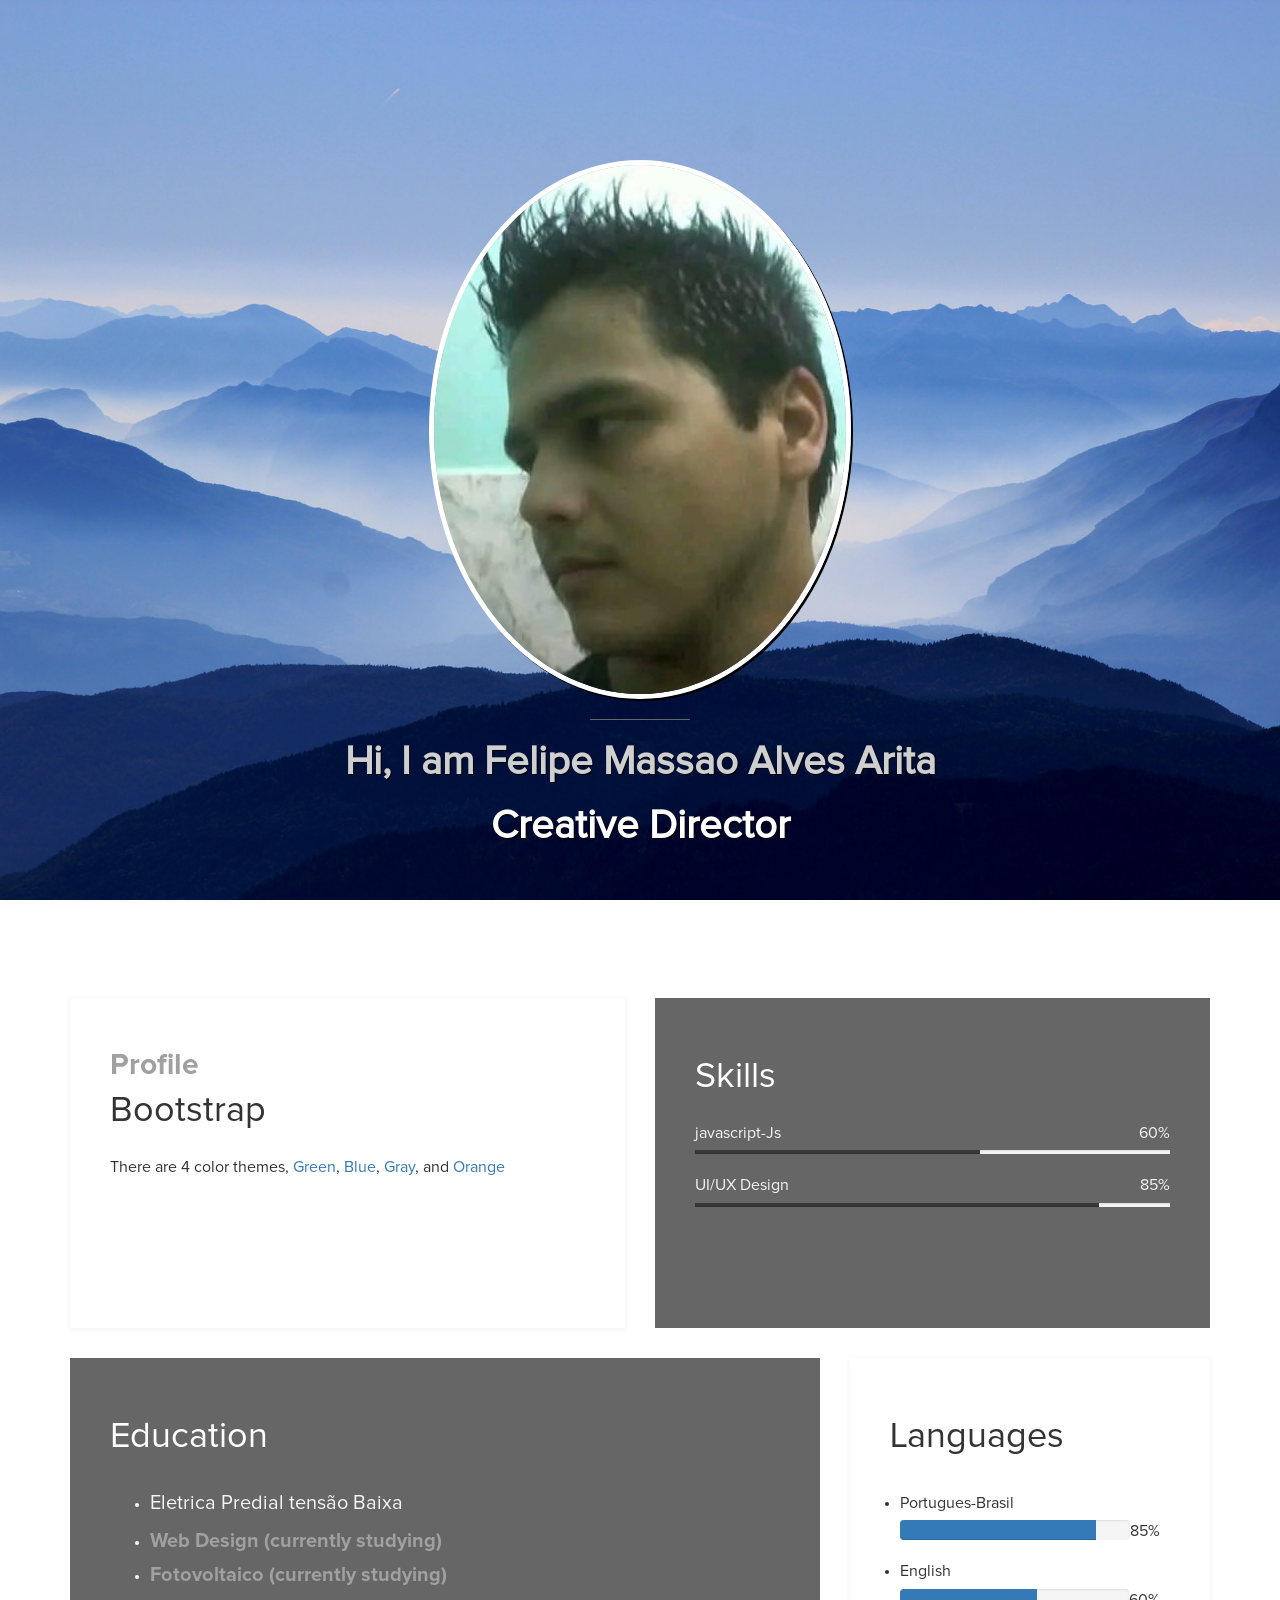
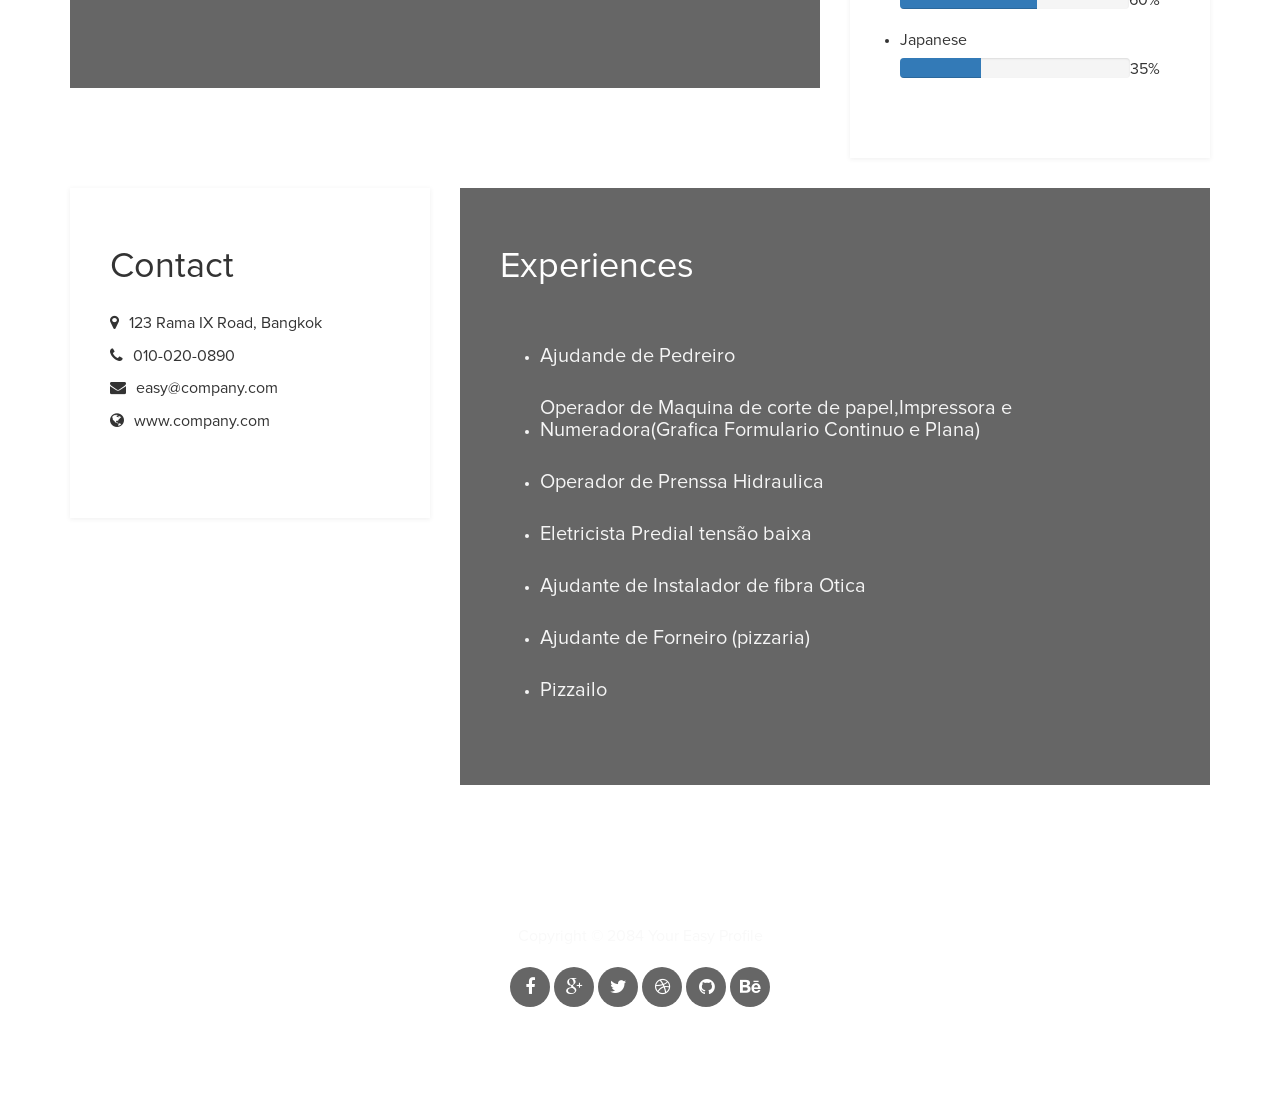
==== index-gray.html @ 2ce12a71 "provaa" ====
<!DOCTYPE html>
<html lang="en">

<head>
	<meta charset="utf-8">
	<title>Prova</title>
	<meta http-equiv="X-UA-Compatible" content="IE=Edge">
	<meta name="viewport" content="width=device-width, initial-scale=1">
	<meta name="keywords" content="">
	<meta name="description" content="">
	<!-- 
Easy Profile Template
http://www.templatemo.com/tm-467-easy-profile
-->
	<!-- stylesheet css -->
	<link rel="stylesheet" href="css/bootstrap.min.css">
	<link rel="stylesheet" href="css/font-awesome.min.css">
	<link rel="stylesheet" href="css/templatemo-gray.css">
</head>

<body data-spy="scroll" data-target=".navbar-collapse">

	<!-- preloader section -->
	<div class="preloader">
		<div class="sk-spinner sk-spinner-wordpress">
			<span class="sk-inner-circle"></span>
		</div>
	</div>

	<!-- header section -->
	<header>
		<div class="container">
			<div class="row">
				<div class="col-md-12 col-sm-12">
					<img src="images/soto1.jpeg" class="img-responsive img-circle tm-border"
						alt="templatemo easy profile">
					<hr>
					<h1 class="tm-title bold shadow">Hi, I am Felipe Massao Alves Arita</h1>
					<h1 class="white bold shadow">Creative Director</h1>
				</div>
			</div>
		</div>
	</header>

	<!-- about and skills section -->
	<section class="container">
		<div class="row">
			<div class="col-md-6 col-sm-12">
				<div class="about">
					<h3 class="accent">Profile</h3>
					<h2>Bootstrap </h2>
					<p>There are 4 color themes, <a href="index-green.html">Green</a>, <a href="index.html">Blue</a>, <a
							href="index-gray.html">Gray</a>, and <a href="index-orange.html">Orange</a></p>
				</div>
			</div>
			<div class="col-md-6 col-sm-12">
				<div class="skills">
					<h2 class="white">Skills</h2>
					<strong>javascript-Js</strong>
					<span class="pull-right">60%</span>
					<div class="progress">
						<div class="progress-bar progress-bar-primary" role="progressbar" aria-valuenow="60"
							aria-valuemin="0" aria-valuemax="100" style="width: 60%;"></div>
					</div>
					<strong>UI/UX Design</strong>
					<span class="pull-right">85%</span>
					<div class="progress">
						<div class="progress-bar progress-bar-primary" role="progressbar" aria-valuenow="85"
							aria-valuemin="0" aria-valuemax="100" style="width: 85%;"></div>
					</div>

				</div>
			</div>
	</section>

	<!-- education and languages -->
	<section class="container">
		<div class="row">
			<div class="col-md-8 col-sm-12">
				<div class="education">
					<h2 class="white">Education</h2>
					<div class="education-content">
						
						<ul><li>
						<div class="education-school">
							<h5>Eletrica Predial tensão Baixa</h5><span></span>
						</div></li>
						<li><h5 class="education-title accent">Web Design (currently studying)</h5></li>
						<li><h5 class="education-title accent">Fotovoltaico (currently studying)</h5></li>
						
					</ul>
					</div>
				</div>
			</div>
			<div class="col-md-4 col-sm-12">
				<div class="languages">
					<h2>Languages</h2>
					<ul>
						<li>Portugues-Brasil</li>
						<span class="pull-right">85%</span>
						<div class="progress">
							<div class="progress-bar progress-bar-primary" role="progressbar" aria-valuenow="85"
								aria-valuemin="0" aria-valuemax="100" style="width: 85%;"></div>
						</div>
						<li>English </li>
						<span class="pull-right">60%</span>
						<div class="progress">
							<div class="progress-bar progress-bar-primary" role="progressbar" aria-valuenow="60"
								aria-valuemin="0" aria-valuemax="100" style="width: 60%;"></div>
						</div>
						<li>Japanese</li>
						<span class="pull-right">35%</span>
						<div class="progress">
							<div class="progress-bar progress-bar-primary" role="progressbar" aria-valuenow="35"
								aria-valuemin="0" aria-valuemax="100" style="width: 35%;"></div>
						</div>
					</ul>
				</div>
			</div>
		</div>
	</section>

	<!-- contact and experience -->
	<section class="container">
		<div class="row">
			<div class="col-md-4 col-sm-12">
				<div class="contact">
					<h2>Contact</h2>
					<p><i class="fa fa-map-marker"></i> 123 Rama IX Road, Bangkok</p>
					<p><i class="fa fa-phone"></i> 010-020-0890</p>
					<p><i class="fa fa-envelope"></i> easy@company.com</p>
					<p><i class="fa fa-globe"></i> www.company.com</p>
				</div>
			</div>
			<div class="col-md-8 col-sm-12">
				<div class="experience">
					<h2 class="white">Experiences</h2>
					<div class="experience-content">
						<span></span>

						<ul>
							<li>
								<h5>
									<p class="education-description">Ajudande de Pedreiro</p>
								</h5>
							</li>

							<li>
								<h5>
									<p class="education-description">Operador de Maquina de corte de papel,Impressora e
										Numeradora(Grafica Formulario
										Continuo e Plana)</p>
								</h5>
							</li>
							<li>
								<h5>
									<p class="education-description">Operador de Prenssa Hidraulica </p>
								</h5>
							</li>

							<li>
								<h5>
									<p class="education-description">Eletricista Predial tensão baixa</p>
								</h5>
							</li>

							<li>
								<h5>
									<p class="education-description">Ajudante de Instalador de fibra Otica</p>
								</h5>
							</li>

							<li>
								<h5>
									<p class="education-description">Ajudante de Forneiro (pizzaria)</p>
								</h5>
							</li>
							<li>
								<h5>
									<p class="education-description">Pizzailo</p>
								</h5>
							</li>

						</ul>

					</div>
				</div>
			</div>
		</div>
	</section>

	<!-- footer section -->
	<footer>
		<div class="container">
			<div class="row">
				<div class="col-md-12 col-sm-12">
					<p>Copyright &copy; 2084 Your Easy Profile</p>
					<ul class="social-icons">
						<li><a href="#" class="fa fa-facebook"></a></li>
						<li><a href="#" class="fa fa-google-plus"></a></li>
						<li><a href="#" class="fa fa-twitter"></a></li>
						<li><a href="#" class="fa fa-dribbble"></a></li>
						<li><a href="#" class="fa fa-github"></a></li>
						<li><a href="#" class="fa fa-behance"></a></li>
					</ul>
				</div>
			</div>
		</div>
	</footer>

	<!-- javascript js -->
	<script src="js/jquery.js"></script>
	<script src="js/bootstrap.min.js"></script>
	<script src="js/jquery.backstretch.min.js"></script>
	<script src="js/custom.js"></script>

</body>

</html>
---- css/templatemo-gray.css ----
html, body {
  margin:0;border:0;padding:0;
  font-size:16px;
  font-family:'Proxima';
  overflow-x:hidden;
  position: relative;
  vertical-align: baseline;
}



h1 {font-size:40px;}
h2 {font-size:36px;}
h3 {font-size:30px;}
h4 {font-size:24px;}
h5 {font-size:20px;}
h6 {font-size:18px;}

h2 {
  padding-bottom: 14px;
}

.accent {
  font-family: 'Proxima Bold';
  line-height: 14px;
  color: #A0A0A0;
}

.bold {
	font-weight: bold;
}

.tm-border {
	border: 5px solid #fff;
	box-shadow: 2px 2px #000;
}

.shadow {
	text-shadow: 1px 1px #000;
}

.tm-title {
	color: #CFCFCF;
}

.white {
  color: #fff;
}

.about,.skills,
.education,.languages,
.contact, .experience {
  padding: 40px;
  min-height: 330px;
}

.education, .languages,
.contact, .experience {
  margin-top: 30px;
}

@font-face {
    font-family: 'Proxima';
    src: url(../fonts/ProximaNova-Regular.otf);
}

@font-face {
    font-family: 'Proxima Bold';
    src: url(../fonts/ProximaNova-Bold.otf);
}

/* preloader section */
.preloader {
  position: fixed;
  top: 0;
  left: 0;
   width: 100%;
  height: 100%;
   z-index: 99999;
   display: -webkit-flex;
    display: -ms-flexbox;
   display: flex;
   -webkit-flex-flow: row nowrap;
   -ms-flex-flow: row nowrap;
    flex-flow: row nowrap;
     -webkit-justify-content: center;
    -ms-flex-pack: center;
    justify-content: center;
    -webkit-align-items: center;
     -ms-flex-align: center;
     align-items: center;
    background: none repeat scroll 0 0 #fff;
  background: none repeat scroll 0 0 #f9f9f9;
}
.sk-spinner-wordpress.sk-spinner {
  background-color: #666666;
  width: 30px;
  height: 30px;
  border-radius: 30px;
  position: relative;
  -webkit-animation: sk-innerCircle 1s linear infinite;
          animation: sk-innerCircle 1s linear infinite; }
.sk-spinner-wordpress .sk-inner-circle {
  display: block;
  background-color: #fff;
  width: 8px;
  height: 8px;
  position: absolute;
  border-radius: 8px;
  top: 5px;
  left: 5px; }

@-webkit-keyframes sk-innerCircle {
  0% {
    -webkit-transform: rotate(0);
            transform: rotate(0); }

  100% {
    -webkit-transform: rotate(360deg);
            transform: rotate(360deg); } }

@keyframes sk-innerCircle {
  0% {
    -webkit-transform: rotate(0);
            transform: rotate(0); }

  100% {
    -webkit-transform: rotate(360deg);
            transform: rotate(360deg); } }

/* header section */
header {
  text-align: center;
  min-height: 400px;
  overflow: hidden;
  position: relative;
  padding-top: 160px;
  padding-bottom: 140px;
}
header img {
  display: inline-block !important;
}
header h2 {
  padding-top: 40px;
}
header hr {
  border-color: #666666;
  width: 100px;
}

/* about section */
.about {
  background: #fff;
  box-shadow: 0px 1px 5px rgba(50,50,50,0.08);
}

/* skills section */
.skills {
  background: #666666;
  color: #f5f5f5;
}
.skills .progress {
  border-radius: 0px;
  height: 4px;
}
.skills .progress .progress-bar-primary {
  background: #383838;
}
.skills strong {
  display: inline-block;
  font-weight: normal;
  padding-bottom: 6px;
}

/* education section */
.education {
  background: #666666;
  color: #f5f5f5;
}
.education .education-content {
  padding-bottom: 14px;
}
.education h5 {
  display: inline-block;
}
.education span {
  padding-right: 10px;
  padding-left: 20px;
}

/* languages section */
.languages {
  background: #fff;
 box-shadow: 0px 1px 5px rgba(50,50,50,0.08);
}
.languages ul {
  padding: 10px;
}
.languages ul li {
  padding-bottom: 6px;
}

/* contact section */
.contact {
  background: #fff;
 box-shadow: 0px 1px 5px rgba(50,50,50,0.08);
}
.contact .fa {
  padding-right: 6px;
}

/* experience section */
.experience {
  background: #666666;
  color: #f5f5f5;
}
.experience .experience-content {
  padding-bottom: 14px;
}
.experience h5 {
  display: inline-block;
}
.experience span {
  padding-right: 10px;
  padding-left: 20px;
}

/* footer section */
footer {
  color: #f9f9f9;
  text-align: center;
  padding-top: 140px;
  padding-bottom: 100px;
}

/* social icon section */
.social-icons {
  padding: 0;
  margin: 0;
}
.social-icons li {
  display: inline-block;
  list-style: none;
}
.social-icons li a {
  background: #666666;
  border-radius: 50%;
  color: #fff;
  text-decoration: none;
  font-size: 18px;
  width: 40px;
  height: 40px;
  line-height: 40px;
  text-align: center;
  transition: all 0.4s ease-in;
  position: relative;
  bottom: 10px;
  top: 10px;
}
.social-icons li a:hover {
  background: #202020;
  color: #fff;
}

@media ( max-width: 980px ) {
  .skills {
    margin-top: 30px;
  }
}

@media ( max-width: 360px ) {
  header h1 {
    font-size: 30px;
  }
  .about h2 {
    font-size: 24px;
  }
  .education h4,
  .experience h4 {
    font-size: 20px;
  }
}
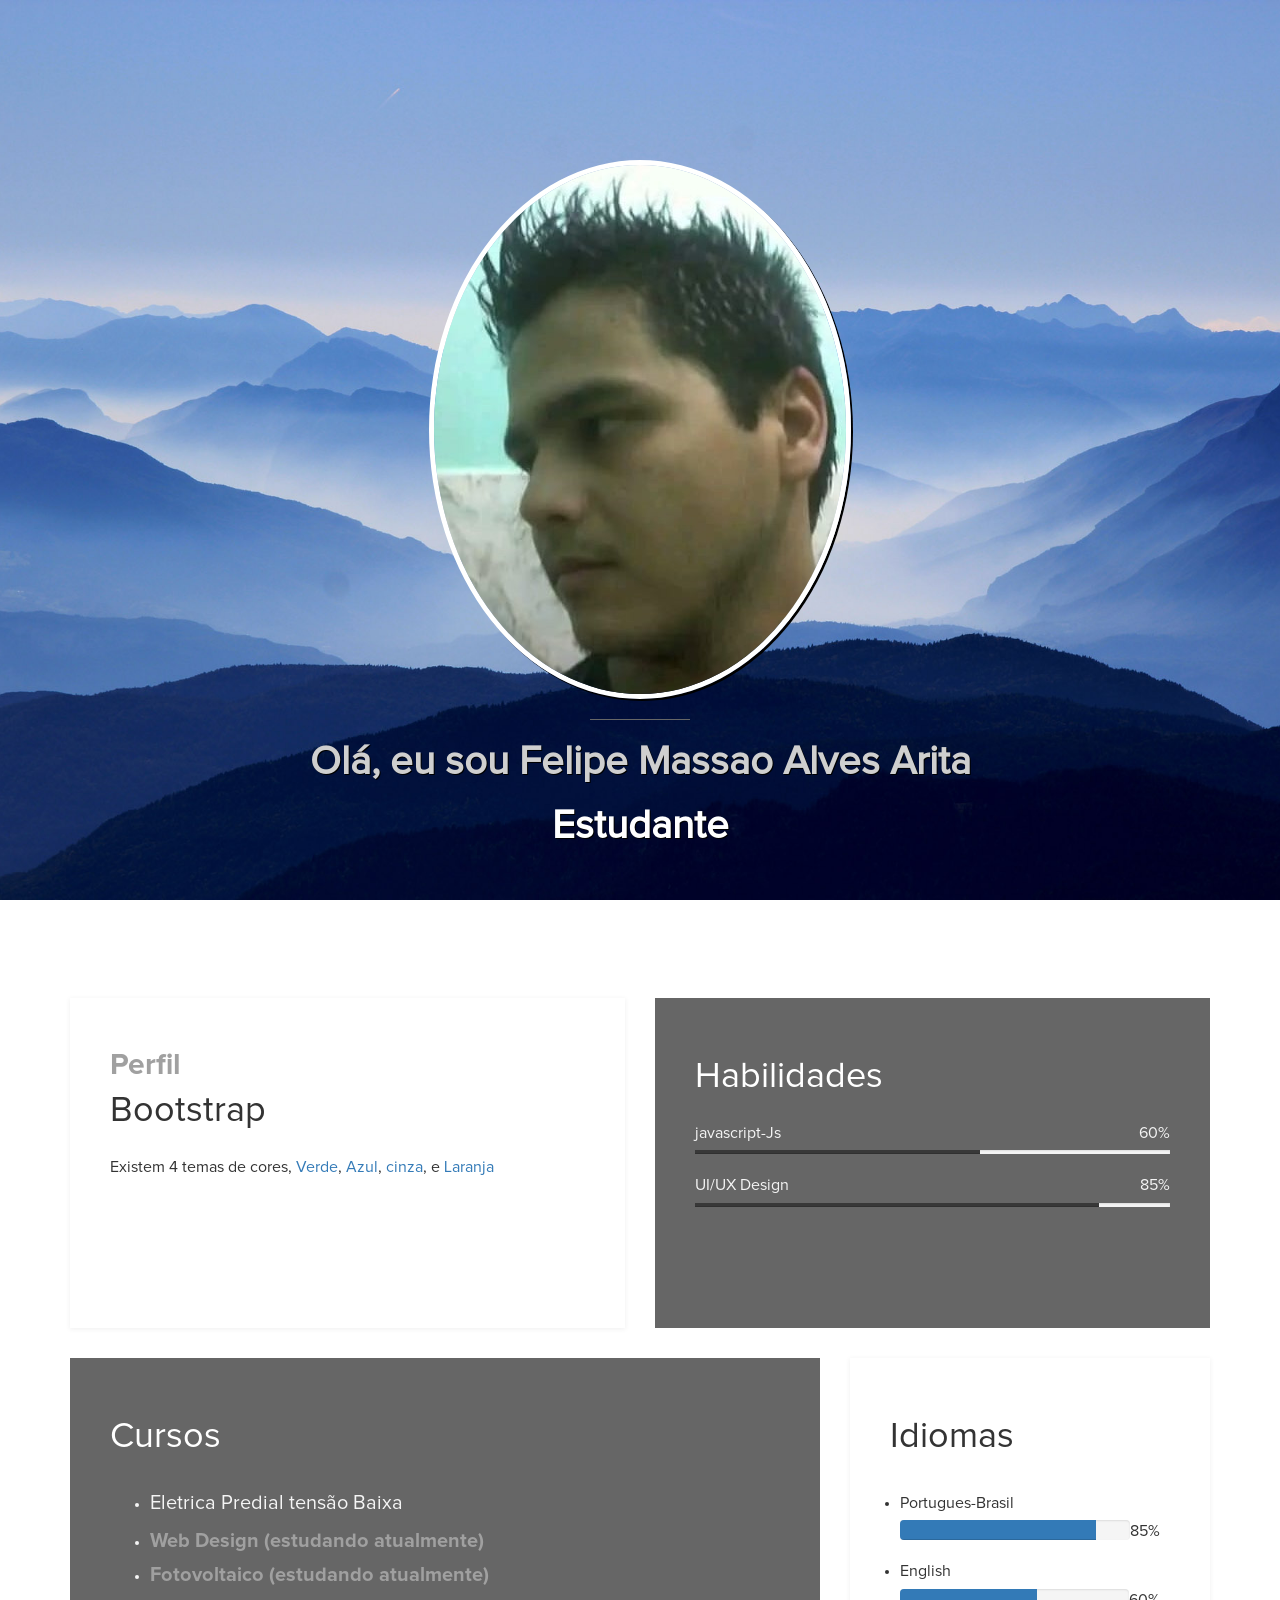
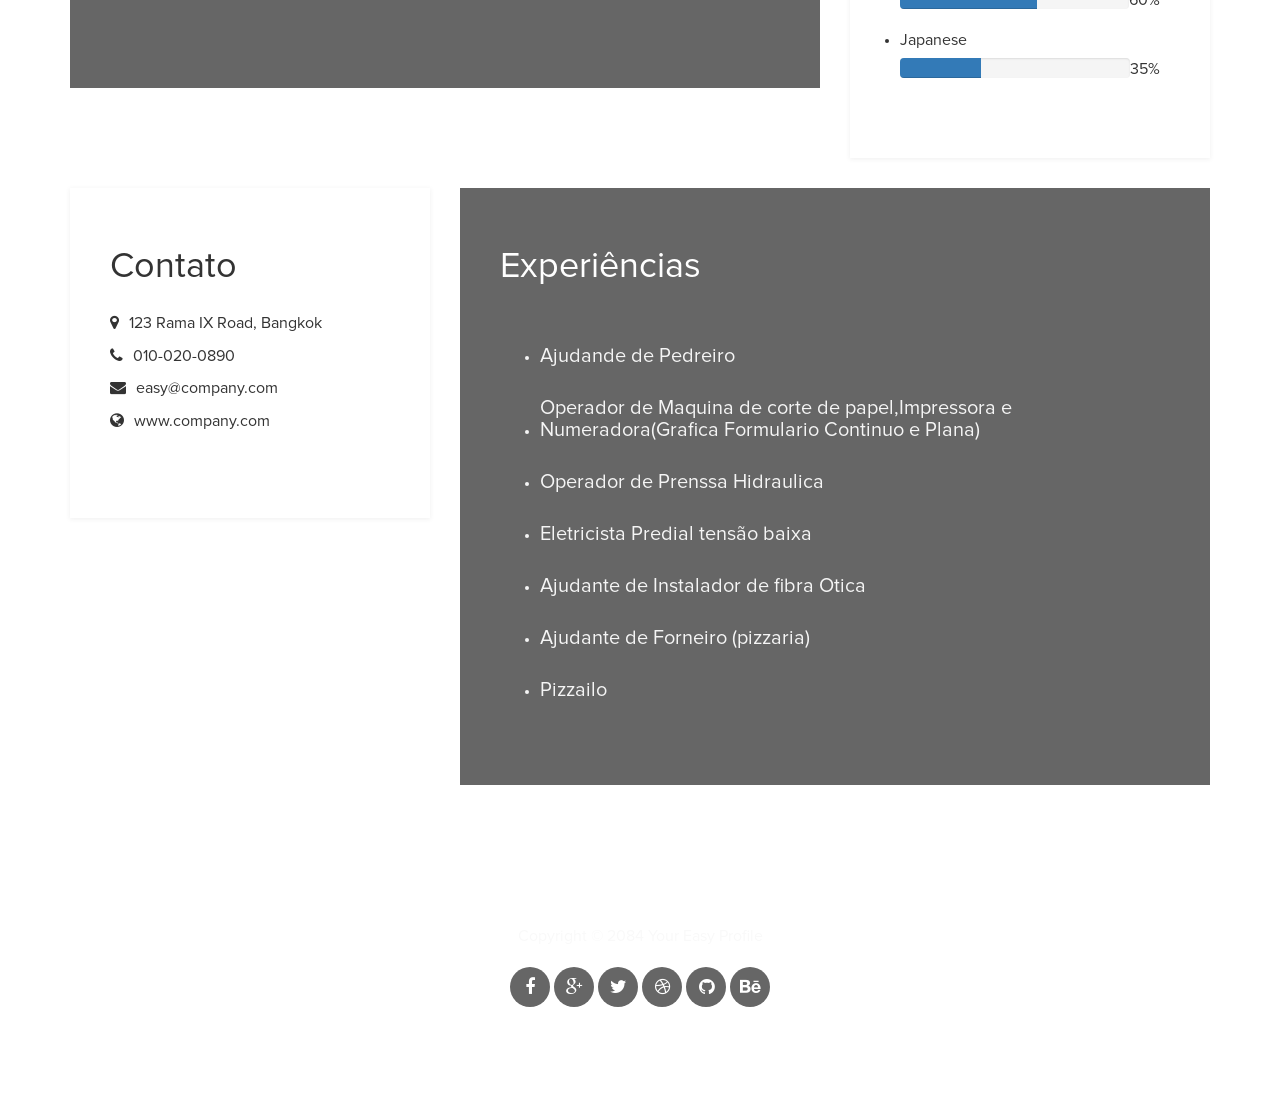
==== commit 01e47334: "Update index-gray.html" ====
--- a/index-gray.html
+++ b/index-gray.html
@@ -35,8 +35,8 @@
 					<img src="images/soto1.jpeg" class="img-responsive img-circle tm-border"
 						alt="templatemo easy profile">
 					<hr>
-					<h1 class="tm-title bold shadow">Hi, I am Felipe Massao Alves Arita</h1>
-					<h1 class="white bold shadow">Creative Director</h1>
+					<h1 class="tm-title bold shadow">Olá, eu sou Felipe Massao Alves Arita</h1>
+					<h1 class="white bold shadow">Estudante</h1>
 				</div>
 			</div>
 		</div>
@@ -47,15 +47,15 @@
 		<div class="row">
 			<div class="col-md-6 col-sm-12">
 				<div class="about">
-					<h3 class="accent">Profile</h3>
+					<h3 class="accent">Perfil</h3>
 					<h2>Bootstrap </h2>
-					<p>There are 4 color themes, <a href="index-green.html">Green</a>, <a href="index.html">Blue</a>, <a
-							href="index-gray.html">Gray</a>, and <a href="index-orange.html">Orange</a></p>
+					<p>Existem 4 temas de cores, <a href="index-green.html">Verde</a>, <a href="index.html">Azul</a>, <a
+							href="index-gray.html">cinza</a>, e <a href="index-orange.html">Laranja</a></p>
 				</div>
 			</div>
 			<div class="col-md-6 col-sm-12">
 				<div class="skills">
-					<h2 class="white">Skills</h2>
+					<h2 class="white">Habilidades</h2>
 					<strong>javascript-Js</strong>
 					<span class="pull-right">60%</span>
 					<div class="progress">
@@ -78,15 +78,15 @@
 		<div class="row">
 			<div class="col-md-8 col-sm-12">
 				<div class="education">
-					<h2 class="white">Education</h2>
+					<h2 class="white">Cursos</h2>
 					<div class="education-content">
 						
 						<ul><li>
 						<div class="education-school">
 							<h5>Eletrica Predial tensão Baixa</h5><span></span>
 						</div></li>
-						<li><h5 class="education-title accent">Web Design (currently studying)</h5></li>
-						<li><h5 class="education-title accent">Fotovoltaico (currently studying)</h5></li>
+						<li><h5 class="education-title accent">Web Design (estudando atualmente)</h5></li>
+						<li><h5 class="education-title accent">Fotovoltaico (estudando atualmente)</h5></li>
 						
 					</ul>
 					</div>
@@ -94,7 +94,7 @@
 			</div>
 			<div class="col-md-4 col-sm-12">
 				<div class="languages">
-					<h2>Languages</h2>
+					<h2>Idiomas</h2>
 					<ul>
 						<li>Portugues-Brasil</li>
 						<span class="pull-right">85%</span>
@@ -125,7 +125,7 @@
 		<div class="row">
 			<div class="col-md-4 col-sm-12">
 				<div class="contact">
-					<h2>Contact</h2>
+					<h2>Contato</h2>
 					<p><i class="fa fa-map-marker"></i> 123 Rama IX Road, Bangkok</p>
 					<p><i class="fa fa-phone"></i> 010-020-0890</p>
 					<p><i class="fa fa-envelope"></i> easy@company.com</p>
@@ -134,7 +134,7 @@
 			</div>
 			<div class="col-md-8 col-sm-12">
 				<div class="experience">
-					<h2 class="white">Experiences</h2>
+					<h2 class="white">Experiências</h2>
 					<div class="experience-content">
 						<span></span>
 
@@ -216,4 +216,4 @@
 
 </body>
 
-</html>+</html>
